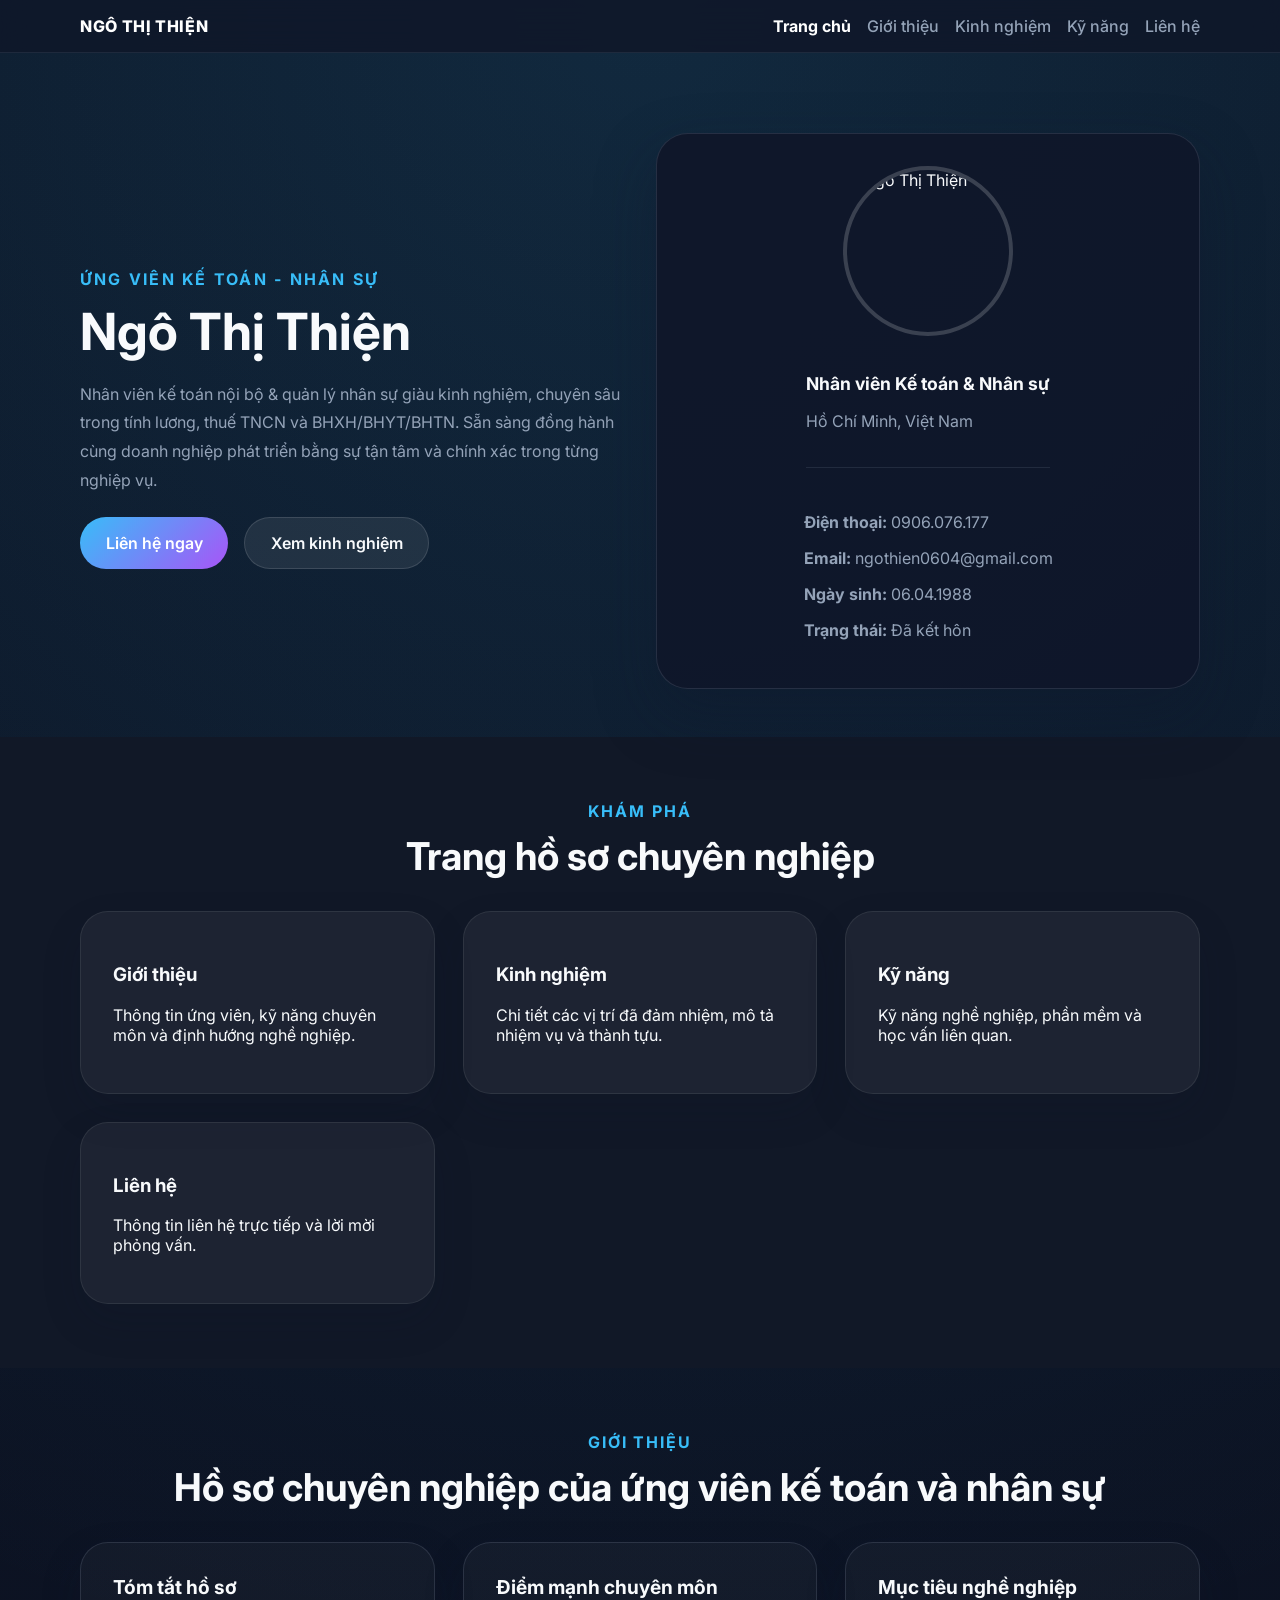
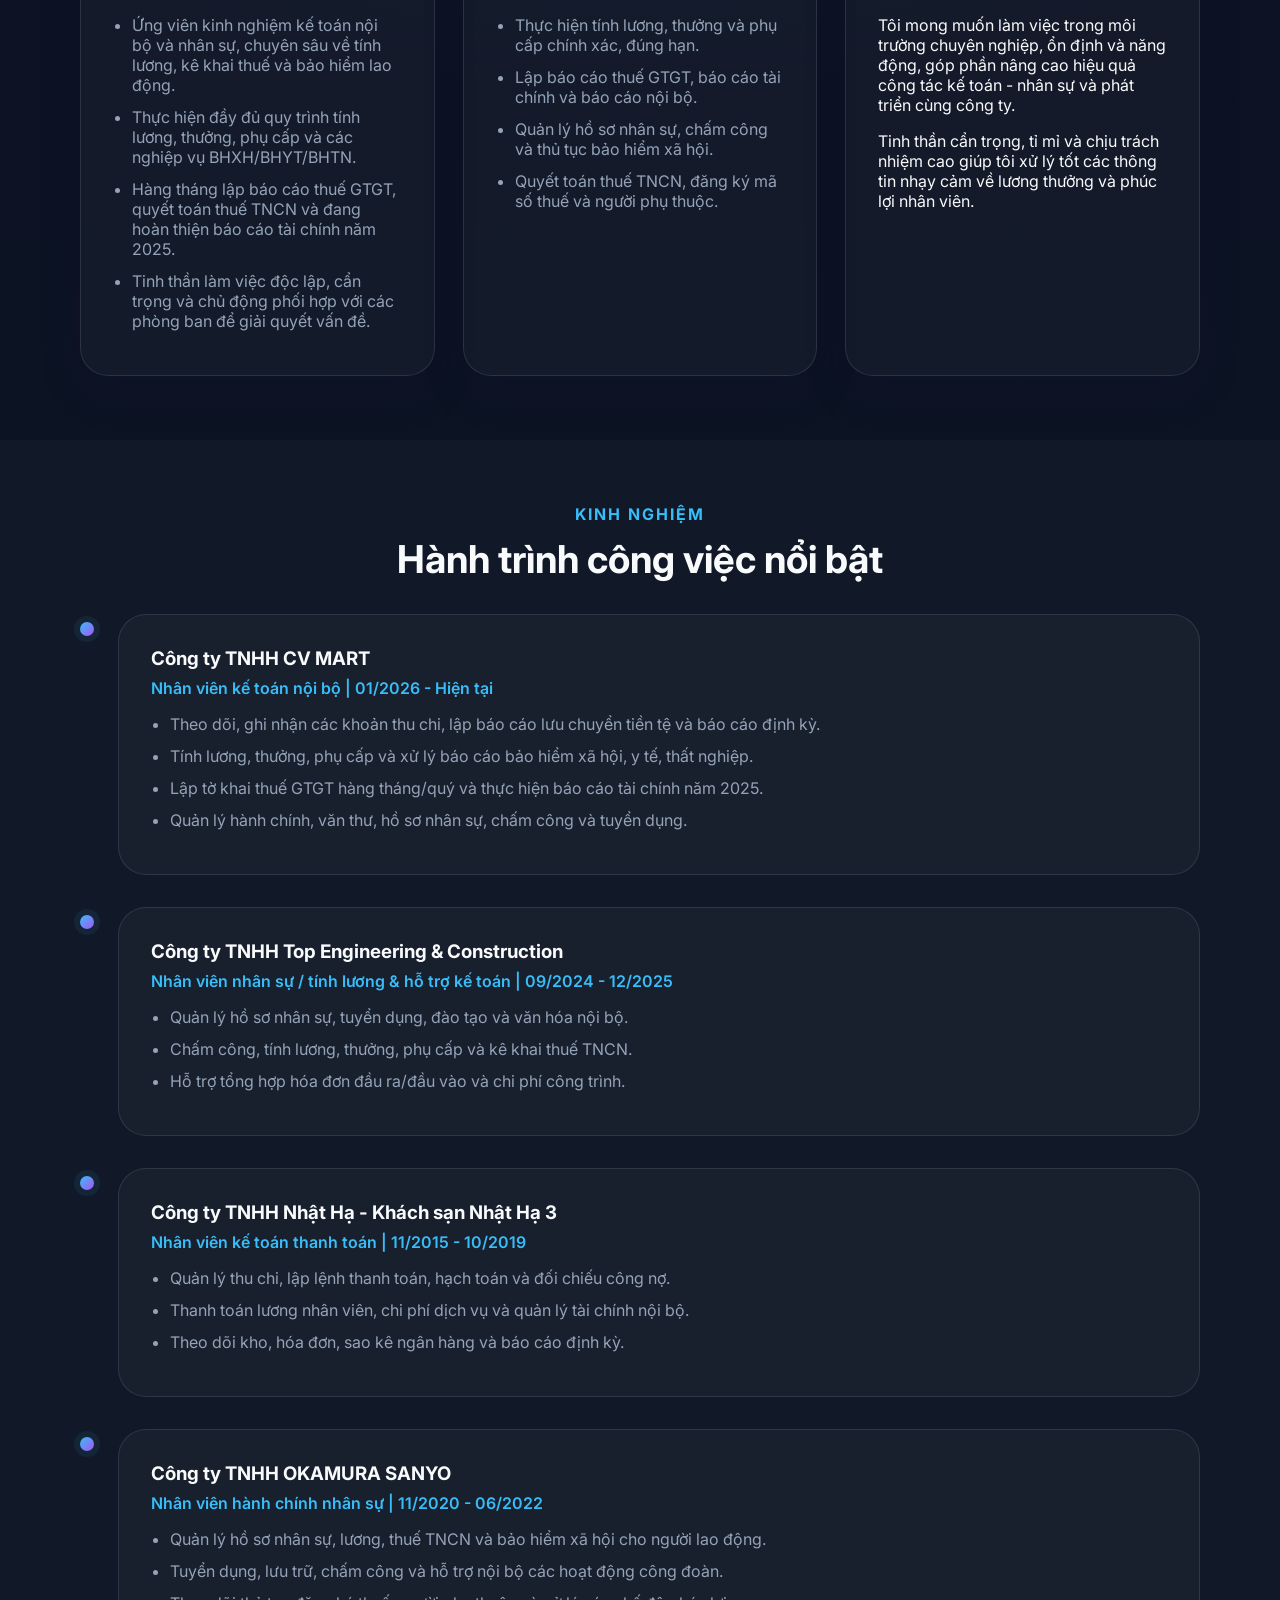
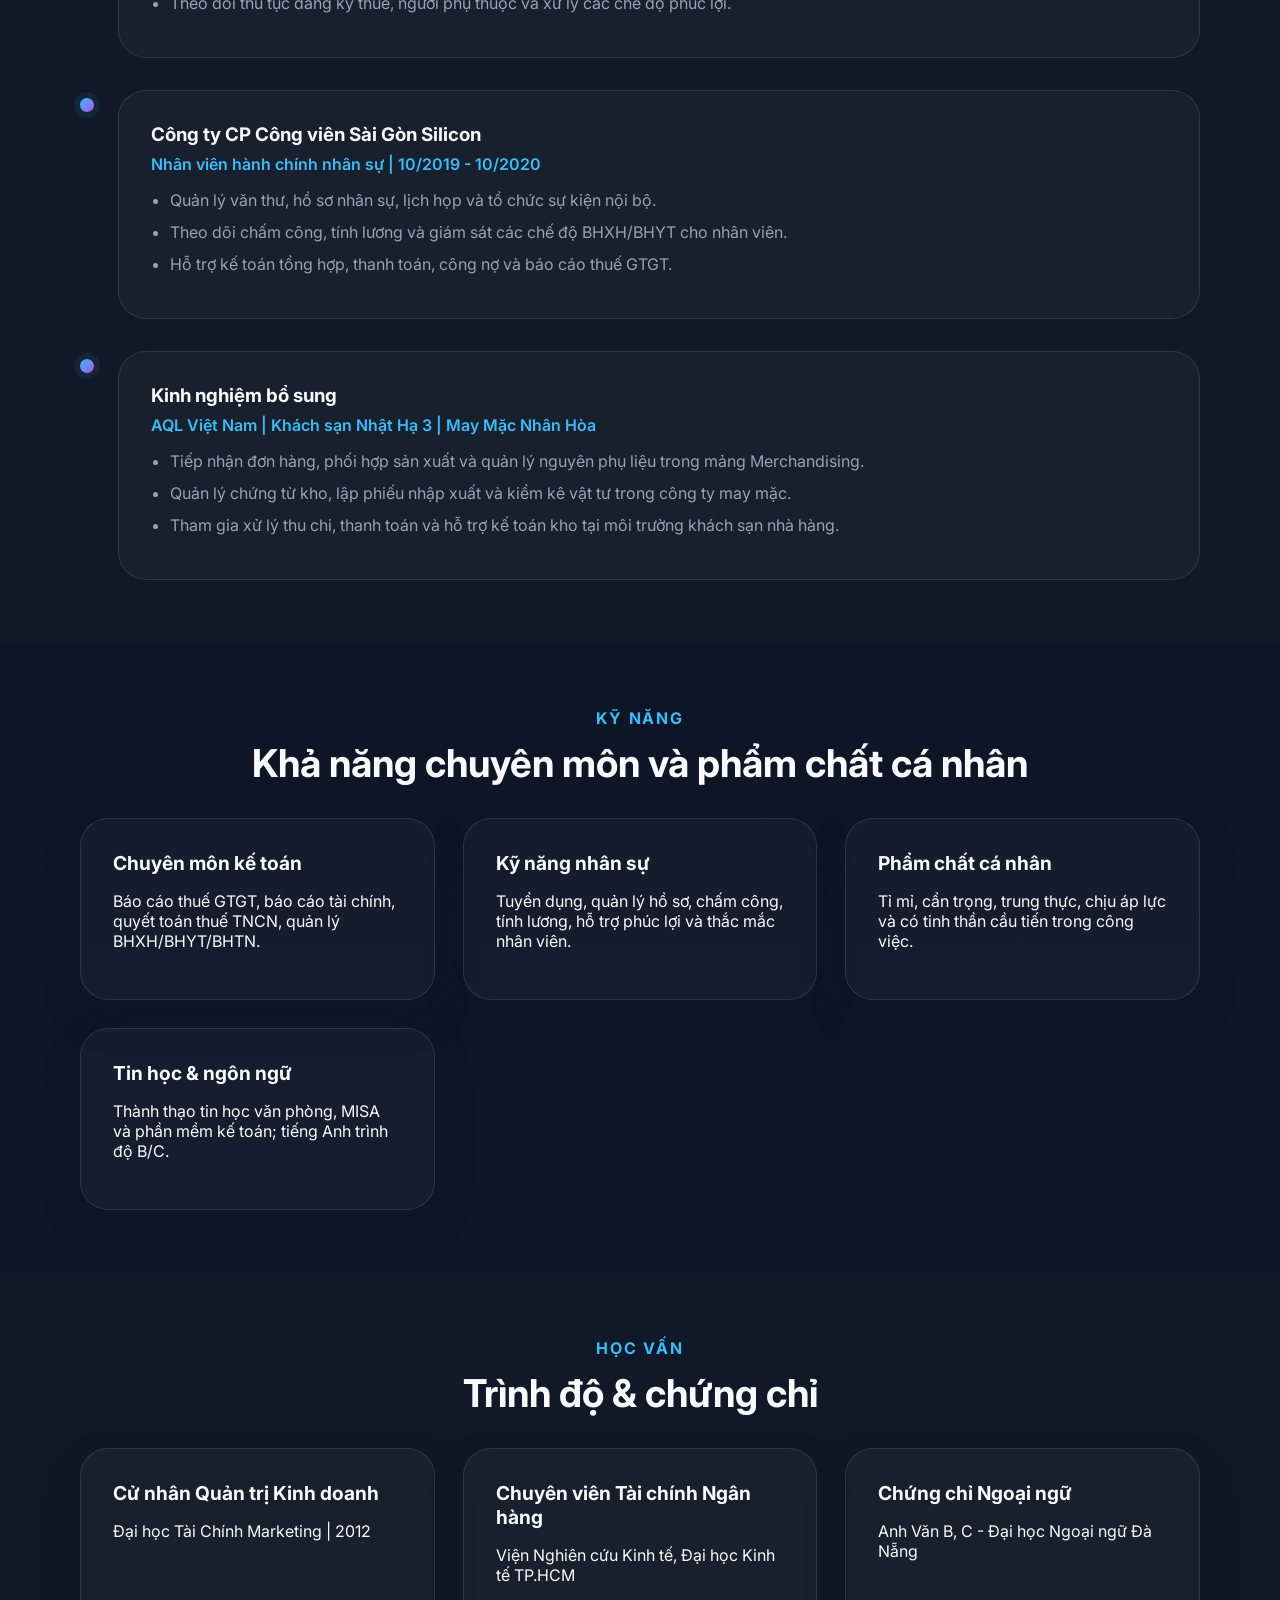
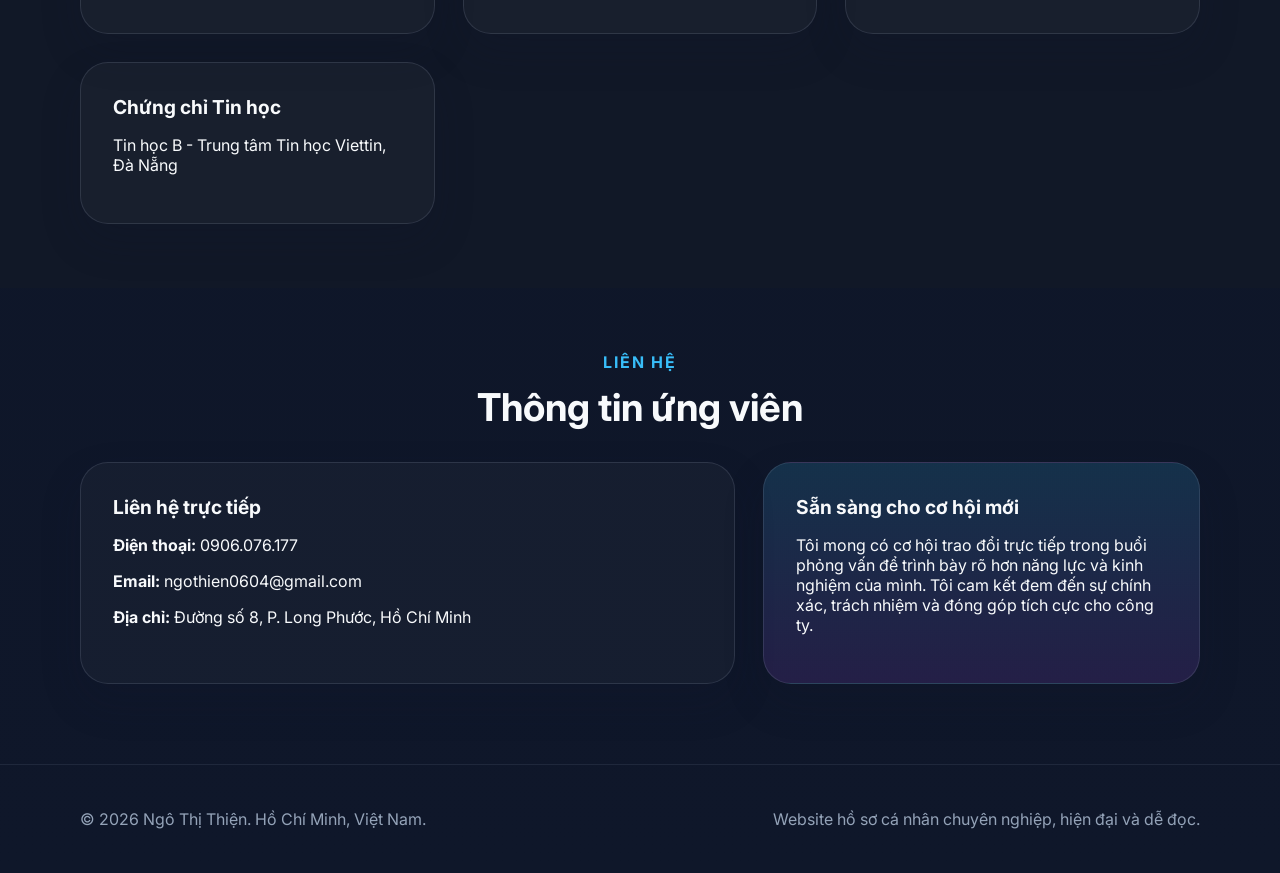
==== index.html @ e3004208 "Add multi-page professional portfolio website for Ngô Thị Thiện" ====
<!DOCTYPE html>
<html lang="vi">
<head>
  <meta charset="UTF-8" />
  <meta name="viewport" content="width=device-width, initial-scale=1.0" />
  <title>Ngô Thị Thiện | Nhân viên Kế toán & Nhân sự</title>
  <link rel="stylesheet" href="styles.css" />
  <link rel="preconnect" href="https://fonts.googleapis.com" />
  <link rel="preconnect" href="https://fonts.gstatic.com" crossorigin />
  <link href="https://fonts.googleapis.com/css2?family=Inter:wght@400;500;600;700;800&display=swap" rel="stylesheet" />
</head>
<body>
  <header class="site-header">
    <div class="container header-inner">
      <a class="brand" href="index.html">NGÔ THỊ THIỆN</a>
      <nav class="nav-links">
        <a class="active" href="index.html">Trang chủ</a>
        <a href="about.html">Giới thiệu</a>
        <a href="experience.html">Kinh nghiệm</a>
        <a href="skills.html">Kỹ năng</a>
        <a href="contact.html">Liên hệ</a>
      </nav>
    </div>
  </header>

  <main>
    <section id="home" class="hero-section">
      <div class="container hero-grid">
        <div class="hero-copy">
          <p class="eyebrow">Ứng viên Kế toán - Nhân sự</p>
          <h1>Ngô Thị Thiện</h1>
          <p class="hero-text">Nhân viên kế toán nội bộ & quản lý nhân sự giàu kinh nghiệm, chuyên sâu trong tính lương, thuế TNCN và BHXH/BHYT/BHTN. Sẵn sàng đồng hành cùng doanh nghiệp phát triển bằng sự tận tâm và chính xác trong từng nghiệp vụ.</p>
          <div class="hero-actions">
            <a class="button button-primary" href="#contact">Liên hệ ngay</a>
            <a class="button button-secondary" href="#experience">Xem kinh nghiệm</a>
          </div>
        </div>
        <div class="hero-card hero-card-compact">
          <img class="hero-avatar-photo" src="https://res.cloudinary.com/diiv0wyzv/image/upload/v1775815009/c0286662-d8fa-4786-b968-2548c38611c0_u4yqlq.jpg" alt="Ngô Thị Thiện" />
          <div class="card-header">
            <p class="role">Nhân viên Kế toán & Nhân sự</p>
            <p class="location">Hồ Chí Minh, Việt Nam</p>
          </div>
          <div class="card-body">
            <div class="contact-item"><strong>Điện thoại:</strong> 0906.076.177</div>
            <div class="contact-item"><strong>Email:</strong> ngothien0604@gmail.com</div>
            <div class="contact-item"><strong>Ngày sinh:</strong> 06.04.1988</div>
            <div class="contact-item"><strong>Trạng thái:</strong> Đã kết hôn</div>
          </div>
        </div>
      </div>
    </section>

    <section class="section-dark page-links">
      <div class="container section-header light">
        <span>Khám phá</span>
        <h2>Trang hồ sơ chuyên nghiệp</h2>
      </div>
      <div class="container card-grid">
        <a class="section-card link-card" href="about.html">
          <h3>Giới thiệu</h3>
          <p>Thông tin ứng viên, kỹ năng chuyên môn và định hướng nghề nghiệp.</p>
        </a>
        <a class="section-card link-card" href="experience.html">
          <h3>Kinh nghiệm</h3>
          <p>Chi tiết các vị trí đã đảm nhiệm, mô tả nhiệm vụ và thành tựu.</p>
        </a>
        <a class="section-card link-card" href="skills.html">
          <h3>Kỹ năng</h3>
          <p>Kỹ năng nghề nghiệp, phần mềm và học vấn liên quan.</p>
        </a>
        <a class="section-card link-card" href="contact.html">
          <h3>Liên hệ</h3>
          <p>Thông tin liên hệ trực tiếp và lời mời phỏng vấn.</p>
        </a>
      </div>
    </section>

    <section id="about" class="section-light">
      <div class="container section-header">
        <span>Giới thiệu</span>
        <h2>Hồ sơ chuyên nghiệp của ứng viên kế toán và nhân sự</h2>
      </div>
      <div class="container about-grid">
        <div class="about-card">
          <h3>Tóm tắt hồ sơ</h3>
          <ul>
            <li>Ứng viên kinh nghiệm kế toán nội bộ và nhân sự, chuyên sâu về tính lương, kê khai thuế và bảo hiểm lao động.</li>
            <li>Thực hiện đầy đủ quy trình tính lương, thưởng, phụ cấp và các nghiệp vụ BHXH/BHYT/BHTN.</li>
            <li>Hàng tháng lập báo cáo thuế GTGT, quyết toán thuế TNCN và đang hoàn thiện báo cáo tài chính năm 2025.</li>
            <li>Tinh thần làm việc độc lập, cẩn trọng và chủ động phối hợp với các phòng ban để giải quyết vấn đề.</li>
          </ul>
        </div>
        <div class="about-card">
          <h3>Điểm mạnh chuyên môn</h3>
          <ul>
            <li>Thực hiện tính lương, thưởng và phụ cấp chính xác, đúng hạn.</li>
            <li>Lập báo cáo thuế GTGT, báo cáo tài chính và báo cáo nội bộ.</li>
            <li>Quản lý hồ sơ nhân sự, chấm công và thủ tục bảo hiểm xã hội.</li>
            <li>Quyết toán thuế TNCN, đăng ký mã số thuế và người phụ thuộc.</li>
          </ul>
        </div>
        <div class="about-card">
          <h3>Mục tiêu nghề nghiệp</h3>
          <p>Tôi mong muốn làm việc trong môi trường chuyên nghiệp, ổn định và năng động, góp phần nâng cao hiệu quả công tác kế toán - nhân sự và phát triển cùng công ty.</p>
          <p>Tinh thần cẩn trọng, tỉ mỉ và chịu trách nhiệm cao giúp tôi xử lý tốt các thông tin nhạy cảm về lương thưởng và phúc lợi nhân viên.</p>
        </div>
      </div>
    </section>

    <section id="experience" class="section-dark">
      <div class="container section-header light">
        <span>Kinh nghiệm</span>
        <h2>Hành trình công việc nổi bật</h2>
      </div>
      <div class="container timeline">
        <article class="timeline-item">
          <div class="timeline-marker"></div>
          <div class="timeline-content">
            <h3>Công ty TNHH CV MART</h3>
            <p class="meta">Nhân viên kế toán nội bộ | 01/2026 - Hiện tại</p>
            <ul>
              <li>Theo dõi, ghi nhận các khoản thu chi, lập báo cáo lưu chuyển tiền tệ và báo cáo định kỳ.</li>
              <li>Tính lương, thưởng, phụ cấp và xử lý báo cáo bảo hiểm xã hội, y tế, thất nghiệp.</li>
              <li>Lập tờ khai thuế GTGT hàng tháng/quý và thực hiện báo cáo tài chính năm 2025.</li>
              <li>Quản lý hành chính, văn thư, hồ sơ nhân sự, chấm công và tuyển dụng.</li>
            </ul>
          </div>
        </article>

        <article class="timeline-item">
          <div class="timeline-marker"></div>
          <div class="timeline-content">
            <h3>Công ty TNHH Top Engineering & Construction</h3>
            <p class="meta">Nhân viên nhân sự / tính lương & hỗ trợ kế toán | 09/2024 - 12/2025</p>
            <ul>
              <li>Quản lý hồ sơ nhân sự, tuyển dụng, đào tạo và văn hóa nội bộ.</li>
              <li>Chấm công, tính lương, thưởng, phụ cấp và kê khai thuế TNCN.</li>
              <li>Hỗ trợ tổng hợp hóa đơn đầu ra/đầu vào và chi phí công trình.</li>
            </ul>
          </div>
        </article>

        <article class="timeline-item">
          <div class="timeline-marker"></div>
          <div class="timeline-content">
            <h3>Công ty TNHH Nhật Hạ - Khách sạn Nhật Hạ 3</h3>
            <p class="meta">Nhân viên kế toán thanh toán | 11/2015 - 10/2019</p>
            <ul>
              <li>Quản lý thu chi, lập lệnh thanh toán, hạch toán và đối chiếu công nợ.</li>
              <li>Thanh toán lương nhân viên, chi phí dịch vụ và quản lý tài chính nội bộ.</li>
              <li>Theo dõi kho, hóa đơn, sao kê ngân hàng và báo cáo định kỳ.</li>
            </ul>
          </div>
        </article>

        <article class="timeline-item">
          <div class="timeline-marker"></div>
          <div class="timeline-content">
            <h3>Công ty TNHH OKAMURA SANYO</h3>
            <p class="meta">Nhân viên hành chính nhân sự | 11/2020 - 06/2022</p>
            <ul>
              <li>Quản lý hồ sơ nhân sự, lương, thuế TNCN và bảo hiểm xã hội cho người lao động.</li>
              <li>Tuyển dụng, lưu trữ, chấm công và hỗ trợ nội bộ các hoạt động công đoàn.</li>
              <li>Theo dõi thủ tục đăng ký thuế, người phụ thuộc và xử lý các chế độ phúc lợi.</li>
            </ul>
          </div>
        </article>

        <article class="timeline-item">
          <div class="timeline-marker"></div>
          <div class="timeline-content">
            <h3>Công ty CP Công viên Sài Gòn Silicon</h3>
            <p class="meta">Nhân viên hành chính nhân sự | 10/2019 - 10/2020</p>
            <ul>
              <li>Quản lý văn thư, hồ sơ nhân sự, lịch họp và tổ chức sự kiện nội bộ.</li>
              <li>Theo dõi chấm công, tính lương và giám sát các chế độ BHXH/BHYT cho nhân viên.</li>
              <li>Hỗ trợ kế toán tổng hợp, thanh toán, công nợ và báo cáo thuế GTGT.</li>
            </ul>
          </div>
        </article>

        <article class="timeline-item">
          <div class="timeline-marker"></div>
          <div class="timeline-content">
            <h3>Kinh nghiệm bổ sung</h3>
            <p class="meta">AQL Việt Nam | Khách sạn Nhật Hạ 3 | May Mặc Nhân Hòa</p>
            <ul>
              <li>Tiếp nhận đơn hàng, phối hợp sản xuất và quản lý nguyên phụ liệu trong mảng Merchandising.</li>
              <li>Quản lý chứng từ kho, lập phiếu nhập xuất và kiểm kê vật tư trong công ty may mặc.</li>
              <li>Tham gia xử lý thu chi, thanh toán và hỗ trợ kế toán kho tại môi trường khách sạn nhà hàng.</li>
            </ul>
          </div>
        </article>
      </div>
    </section>

    <section id="skills" class="section-light">
      <div class="container section-header">
        <span>Kỹ năng</span>
        <h2>Khả năng chuyên môn và phẩm chất cá nhân</h2>
      </div>
      <div class="container skills-grid">
        <div class="skill-card">
          <h3>Chuyên môn kế toán</h3>
          <p>Báo cáo thuế GTGT, báo cáo tài chính, quyết toán thuế TNCN, quản lý BHXH/BHYT/BHTN.</p>
        </div>
        <div class="skill-card">
          <h3>Kỹ năng nhân sự</h3>
          <p>Tuyển dụng, quản lý hồ sơ, chấm công, tính lương, hỗ trợ phúc lợi và thắc mắc nhân viên.</p>
        </div>
        <div class="skill-card">
          <h3>Phẩm chất cá nhân</h3>
          <p>Tỉ mỉ, cẩn trọng, trung thực, chịu áp lực và có tinh thần cầu tiến trong công việc.</p>
        </div>
        <div class="skill-card">
          <h3>Tin học & ngôn ngữ</h3>
          <p>Thành thạo tin học văn phòng, MISA và phần mềm kế toán; tiếng Anh trình độ B/C.</p>
        </div>
      </div>
    </section>

    <section id="education" class="section-dark">
      <div class="container section-header light">
        <span>Học vấn</span>
        <h2>Trình độ & chứng chỉ</h2>
      </div>
      <div class="container education-grid">
        <div class="education-card">
          <h3>Cử nhân Quản trị Kinh doanh</h3>
          <p>Đại học Tài Chính Marketing | 2012</p>
        </div>
        <div class="education-card">
          <h3>Chuyên viên Tài chính Ngân hàng</h3>
          <p>Viện Nghiên cứu Kinh tế, Đại học Kinh tế TP.HCM</p>
        </div>
        <div class="education-card">
          <h3>Chứng chỉ Ngoại ngữ</h3>
          <p>Anh Văn B, C - Đại học Ngoại ngữ Đà Nẵng</p>
        </div>
        <div class="education-card">
          <h3>Chứng chỉ Tin học</h3>
          <p>Tin học B - Trung tâm Tin học Viettin, Đà Nẵng</p>
        </div>
      </div>
    </section>

    <section id="contact" class="section-light contact-section">
      <div class="container section-header">
        <span>Liên hệ</span>
        <h2>Thông tin ứng viên</h2>
      </div>
      <div class="container contact-grid">
        <div class="contact-card">
          <h3>Liên hệ trực tiếp</h3>
          <p><strong>Điện thoại:</strong> 0906.076.177</p>
          <p><strong>Email:</strong> ngothien0604@gmail.com</p>
          <p><strong>Địa chỉ:</strong> Đường số 8, P. Long Phước, Hồ Chí Minh</p>
        </div>
        <div class="contact-card highlight-card">
          <h3>Sẵn sàng cho cơ hội mới</h3>
          <p>Tôi mong có cơ hội trao đổi trực tiếp trong buổi phỏng vấn để trình bày rõ hơn năng lực và kinh nghiệm của mình. Tôi cam kết đem đến sự chính xác, trách nhiệm và đóng góp tích cực cho công ty.</p>
        </div>
      </div>
    </section>
  </main>

  <footer class="site-footer">
    <div class="container footer-inner">
      <p>© 2026 Ngô Thị Thiện. Hồ Chí Minh, Việt Nam.</p>
      <p>Website hồ sơ cá nhân chuyên nghiệp, hiện đại và dễ đọc.</p>
    </div>
  </footer>
</body>
</html>
---- styles.css ----
:root {
  color-scheme: dark;
  --bg: #0f172a;
  --surface: #111827;
  --surface-soft: #1f2937;
  --surface-bright: #262f48;
  --text: #f8fafc;
  --muted: #94a3b8;
  --primary: #38bdf8;
  --primary-dark: #0ea5e9;
  --accent: #a855f7;
  --border: rgba(148, 163, 184, 0.18);
  --shadow: 0 25px 60px rgba(15, 23, 42, 0.35);
}

* {
  box-sizing: border-box;
}

html {
  scroll-behavior: smooth;
}

body {
  margin: 0;
  font-family: 'Inter', 'Segoe UI', Roboto, sans-serif;
  -webkit-font-smoothing: antialiased;
  -moz-osx-font-smoothing: grayscale;
  background: radial-gradient(circle at top, rgba(56, 189, 248, 0.14), transparent 30%),
              linear-gradient(180deg, #0b1120 0%, #0f172a 100%);
  color: var(--text);
}

.container {
  width: min(1120px, calc(100% - 2rem));
  margin: 0 auto;
}

.site-header {
  position: sticky;
  top: 0;
  z-index: 20;
  backdrop-filter: blur(16px);
  background: rgba(15, 23, 42, 0.88);
  border-bottom: 1px solid rgba(148, 163, 184, 0.12);
}

.header-inner {
  display: flex;
  align-items: center;
  justify-content: space-between;
  gap: 1rem;
  padding: 1rem 0;
}

.brand {
  color: #ffffff;
  font-weight: 800;
  letter-spacing: 0.04em;
  text-decoration: none;
}

.nav-links {
  display: flex;
  flex-wrap: wrap;
  gap: 1rem;
}

.nav-links a {
  color: var(--muted);
  text-decoration: none;
  font-weight: 500;
}

.nav-links a:hover {
  color: var(--text);
}

.nav-links a.active {
  color: #ffffff;
  font-weight: 700;
}

.page-content {
  padding-bottom: 4rem;
}

.page-hero {
  padding: 5rem 0 6rem;
  background-size: cover;
  background-position: center;
  position: relative;
  color: #ffffff;
}

.page-hero::after {
  content: '';
  position: absolute;
  inset: 0;
  background: rgba(5, 11, 23, 0.18);
}

.page-hero .hero-inner,
.hero-section .hero-grid {
  position: relative;
  z-index: 1;
}

.page-hero-about {
  background: linear-gradient(135deg, rgba(56, 189, 248, 0.28), rgba(168, 85, 247, 0.22));
}

.page-hero-experience {
  background: linear-gradient(135deg, rgba(72, 187, 120, 0.3), rgba(16, 185, 129, 0.2));
}

.page-hero-skills {
  background: linear-gradient(135deg, rgba(251, 191, 36, 0.28), rgba(245, 158, 11, 0.18));
}

.page-hero-contact {
  background: linear-gradient(135deg, rgba(236, 72, 153, 0.3), rgba(168, 85, 247, 0.22));
}

.page-hero-experience {
  background: linear-gradient(135deg, rgba(72, 187, 120, 0.3), rgba(16, 185, 129, 0.2));
}

.page-hero-skills {
  background: linear-gradient(135deg, rgba(251, 191, 36, 0.28), rgba(245, 158, 11, 0.18));
}

.page-hero-contact {
  background: linear-gradient(135deg, rgba(236, 72, 153, 0.3), rgba(168, 85, 247, 0.22));
}

.hero-section {
  padding: 5rem 0 3rem;
}

.hero-grid {
  display: grid;
  gap: 2rem;
  align-items: center;
  grid-template-columns: repeat(2, minmax(0, 1fr));
}

.hero-avatar-card,
.hero-card-compact {
  display: flex;
  flex-direction: column;
  align-items: center;
  justify-content: flex-start;
  gap: 1.2rem;
  background: rgba(15, 23, 42, 0.95);
  border: 1px solid rgba(148, 163, 184, 0.12);
  border-radius: 32px;
  padding: 1.8rem;
  box-shadow: 0 20px 40px rgba(0, 0, 0, 0.2);
}

.hero-avatar-card .hero-avatar-photo,
.hero-card-compact .hero-avatar-photo {
  width: 170px;
  height: 170px;
  border-radius: 50%;
  object-fit: cover;
  border: 4px solid rgba(255, 255, 255, 0.18);
}

.avatar-name {
  margin: 0;
  font-size: 1.2rem;
  font-weight: 700;
  letter-spacing: 0.03em;
  text-transform: uppercase;
}

.avatar-role {
  margin: 0;
  color: var(--muted);
  text-align: center;
  line-height: 1.7;
}

.hero-avatar-card {
  padding: 2rem;
}

.eyebrow {
  color: var(--primary);
  font-weight: 700;
  letter-spacing: 0.14em;
  text-transform: uppercase;
  margin-bottom: 1rem;
}

.hero-copy h1 {
  margin: 0;
  font-size: clamp(2.5rem, 4vw, 4rem);
  line-height: 1.02;
}

.hero-text {
  margin: 1.4rem 0;
  max-width: 42rem;
  color: var(--muted);
  line-height: 1.8;
}

.hero-actions {
  display: flex;
  flex-wrap: wrap;
  gap: 1rem;
}

.button {
  display: inline-flex;
  align-items: center;
  justify-content: center;
  padding: 0.95rem 1.6rem;
  border-radius: 999px;
  text-decoration: none;
  font-weight: 600;
  transition: transform 0.2s ease, background-color 0.2s ease;
}

.button:hover {
  transform: translateY(-1px);
}

.button-primary {
  background: linear-gradient(135deg, var(--primary), var(--accent));
  color: #ffffff;
}

.button-secondary {
  background: rgba(255, 255, 255, 0.08);
  color: var(--text);
  border: 1px solid rgba(255, 255, 255, 0.12);
}

.hero-card {
  background: rgba(15, 23, 42, 0.94);
  border: 1px solid var(--border);
  border-radius: 32px;
  box-shadow: var(--shadow);
  padding: 2rem;
}

.card-header {
  border-bottom: 1px solid rgba(148, 163, 184, 0.14);
  padding-bottom: 1.2rem;
  margin-bottom: 1.6rem;
}

.card-header .role {
  font-size: 1.1rem;
  font-weight: 700;
}

.card-header .location {
  margin-top: 0.45rem;
  color: var(--muted);
}

.contact-item {
  margin-bottom: 1rem;
  color: var(--muted);
}

.section-header {
  text-align: center;
  margin-bottom: 2rem;
}

.section-header span {
  display: inline-block;
  color: var(--primary);
  font-weight: 700;
  letter-spacing: 0.12em;
  text-transform: uppercase;
  margin-bottom: 0.75rem;
}

.section-header h2 {
  margin: 0;
  font-size: clamp(1.9rem, 3vw, 2.7rem);
}

.section-light {
  padding: 4rem 0;
}

.section-dark {
  background: var(--surface);
  padding: 4rem 0;
}

.about-grid,
.skills-grid,
.education-grid,
.contact-grid,
.card-grid {
  display: grid;
  gap: 1.75rem;
  grid-template-columns: repeat(auto-fit, minmax(280px, 1fr));
}

.about-grid {
  grid-template-columns: repeat(auto-fit, minmax(280px, 1fr));
}

.section-card {
  background: rgba(255, 255, 255, 0.05);
  border: 1px solid rgba(255, 255, 255, 0.08);
  border-radius: 28px;
  padding: 2rem;
  box-shadow: 0 18px 40px rgba(15, 23, 42, 0.14);
  transition: transform 0.25s ease, border-color 0.25s ease, background-color 0.25s ease;
}

.section-card:hover {
  transform: translateY(-5px);
  background: rgba(255, 255, 255, 0.1);
  border-color: rgba(255, 255, 255, 0.18);
}

.link-card {
  display: block;
  color: inherit;
  text-decoration: none;
}

.contact-card-large {
  padding: 2.4rem;
}

.section-dark.page-links {
  padding: 4rem 0;
}

.about-card,
.skill-card,
.education-card,
.contact-card {
  background: rgba(255, 255, 255, 0.03);
  border: 1px solid var(--border);
  border-radius: 28px;
  padding: 2rem;
  box-shadow: 0 18px 40px rgba(15, 23, 42, 0.18);
}

.about-card h3,
.skill-card h3,
.education-card h3,
.contact-card h3 {
  margin-top: 0;
  margin-bottom: 1rem;
  font-size: 1.2rem;
}

.about-card ul,
.timeline-content ul {
  padding-left: 1.2rem;
  margin: 0;
  color: var(--muted);
}

.about-card li,
.timeline-content li {
  margin-bottom: 0.75rem;
}

.timeline {
  display: grid;
  gap: 2rem;
}

.timeline-item {
  display: grid;
  grid-template-columns: auto 1fr;
  gap: 1.5rem;
  align-items: start;
}

.timeline-marker {
  width: 14px;
  height: 14px;
  margin-top: 0.5rem;
  border-radius: 50%;
  background: linear-gradient(135deg, var(--primary), var(--accent));
  box-shadow: 0 0 0 6px rgba(56, 189, 248, 0.08);
}

.timeline-content {
  background: rgba(255, 255, 255, 0.03);
  border: 1px solid var(--border);
  border-radius: 28px;
  padding: 2rem;
}

.timeline-content h3 {
  margin: 0 0 0.5rem;
}

.meta {
  margin: 0 0 1rem;
  color: var(--primary);
  font-weight: 600;
}

.contact-section {
  padding-bottom: 5rem;
}

.contact-grid {
  grid-template-columns: 1.2fr 0.8fr;
}

.highlight-card {
  background: linear-gradient(180deg, rgba(56, 189, 248, 0.16), rgba(168, 85, 247, 0.14));
}

.site-footer {
  border-top: 1px solid rgba(148, 163, 184, 0.12);
  padding: 1.75rem 0;
}

.footer-inner {
  display: flex;
  flex-wrap: wrap;
  gap: 1rem;
  justify-content: space-between;
  color: var(--muted);
}

@media (max-width: 880px) {
  .hero-grid,
  .about-grid,
  .contact-grid {
    grid-template-columns: 1fr;
  }

  .header-inner {
    flex-direction: column;
    align-items: flex-start;
  }

  .nav-links {
    padding-top: 0.5rem;
  }
}

@media (max-width: 620px) {
  .hero-copy h1 {
    font-size: 2.4rem;
  }

  .container {
    width: calc(100% - 1.5rem);
  }
}
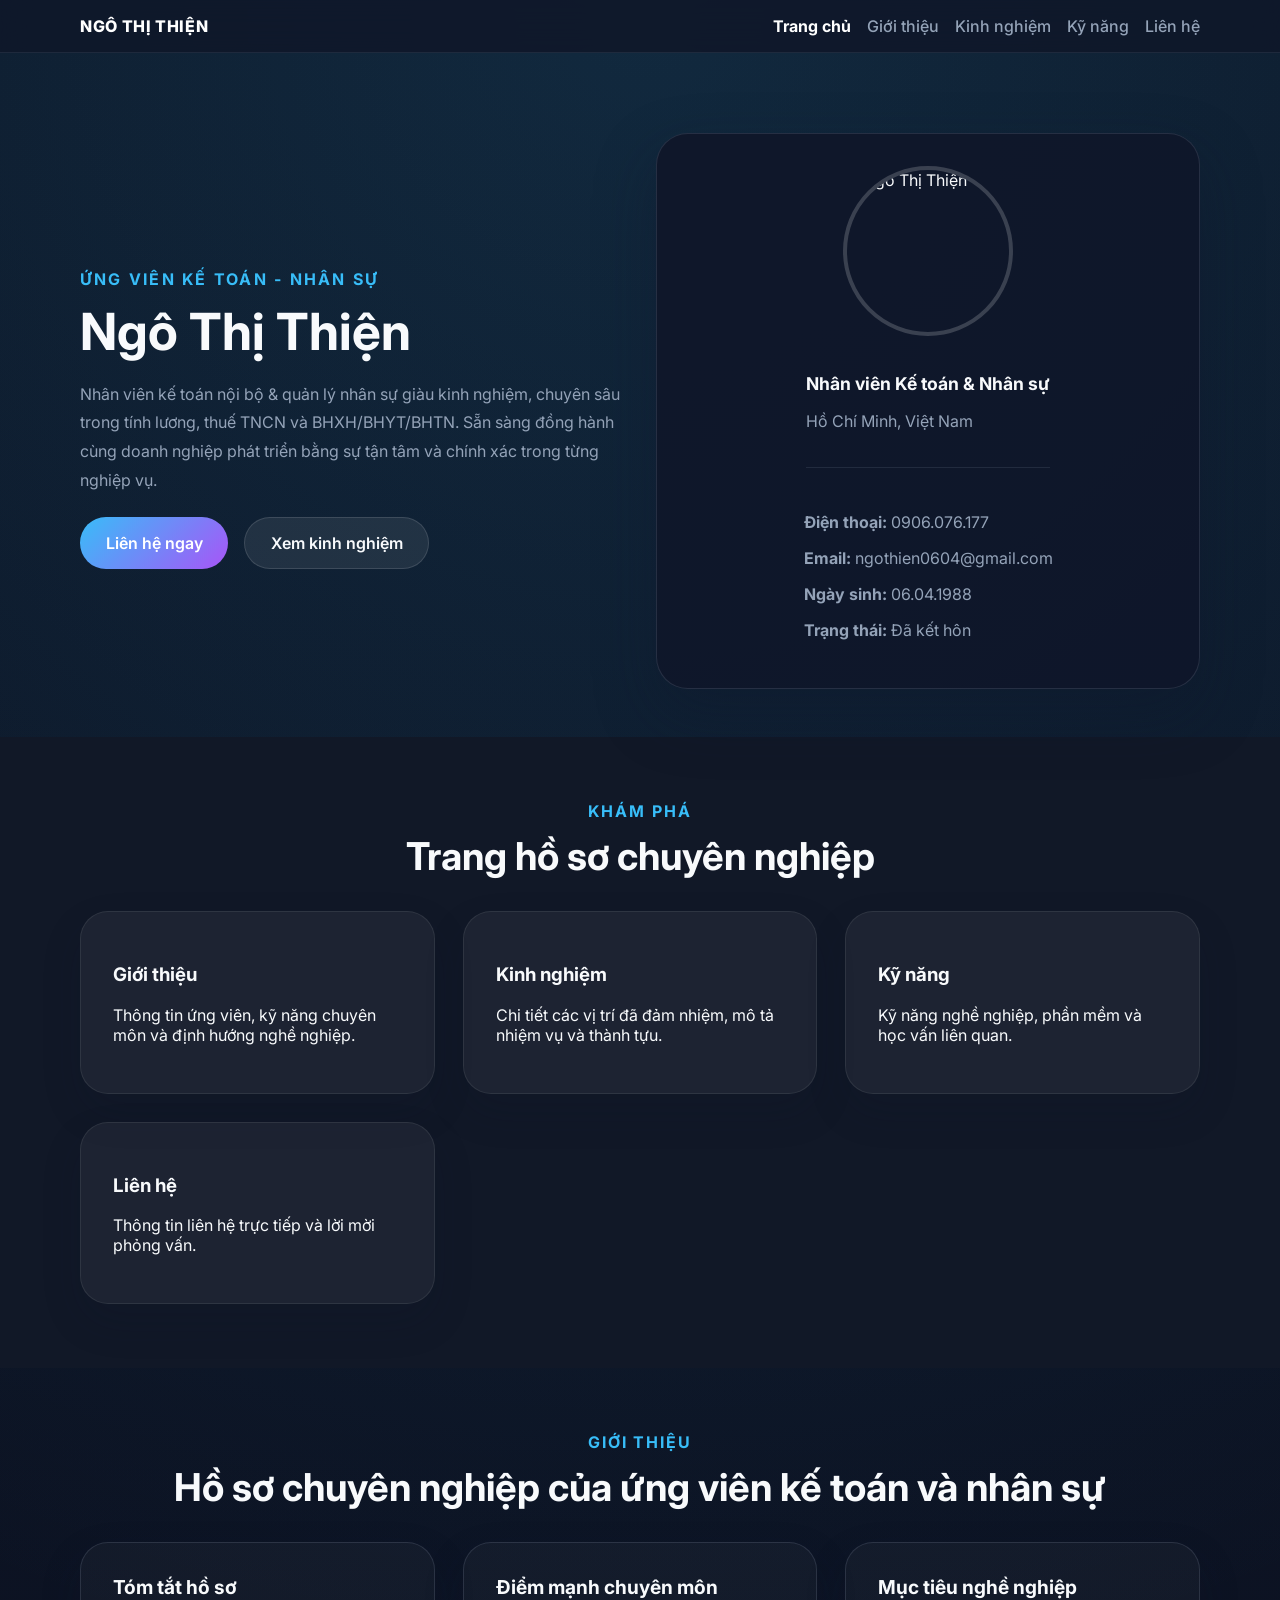
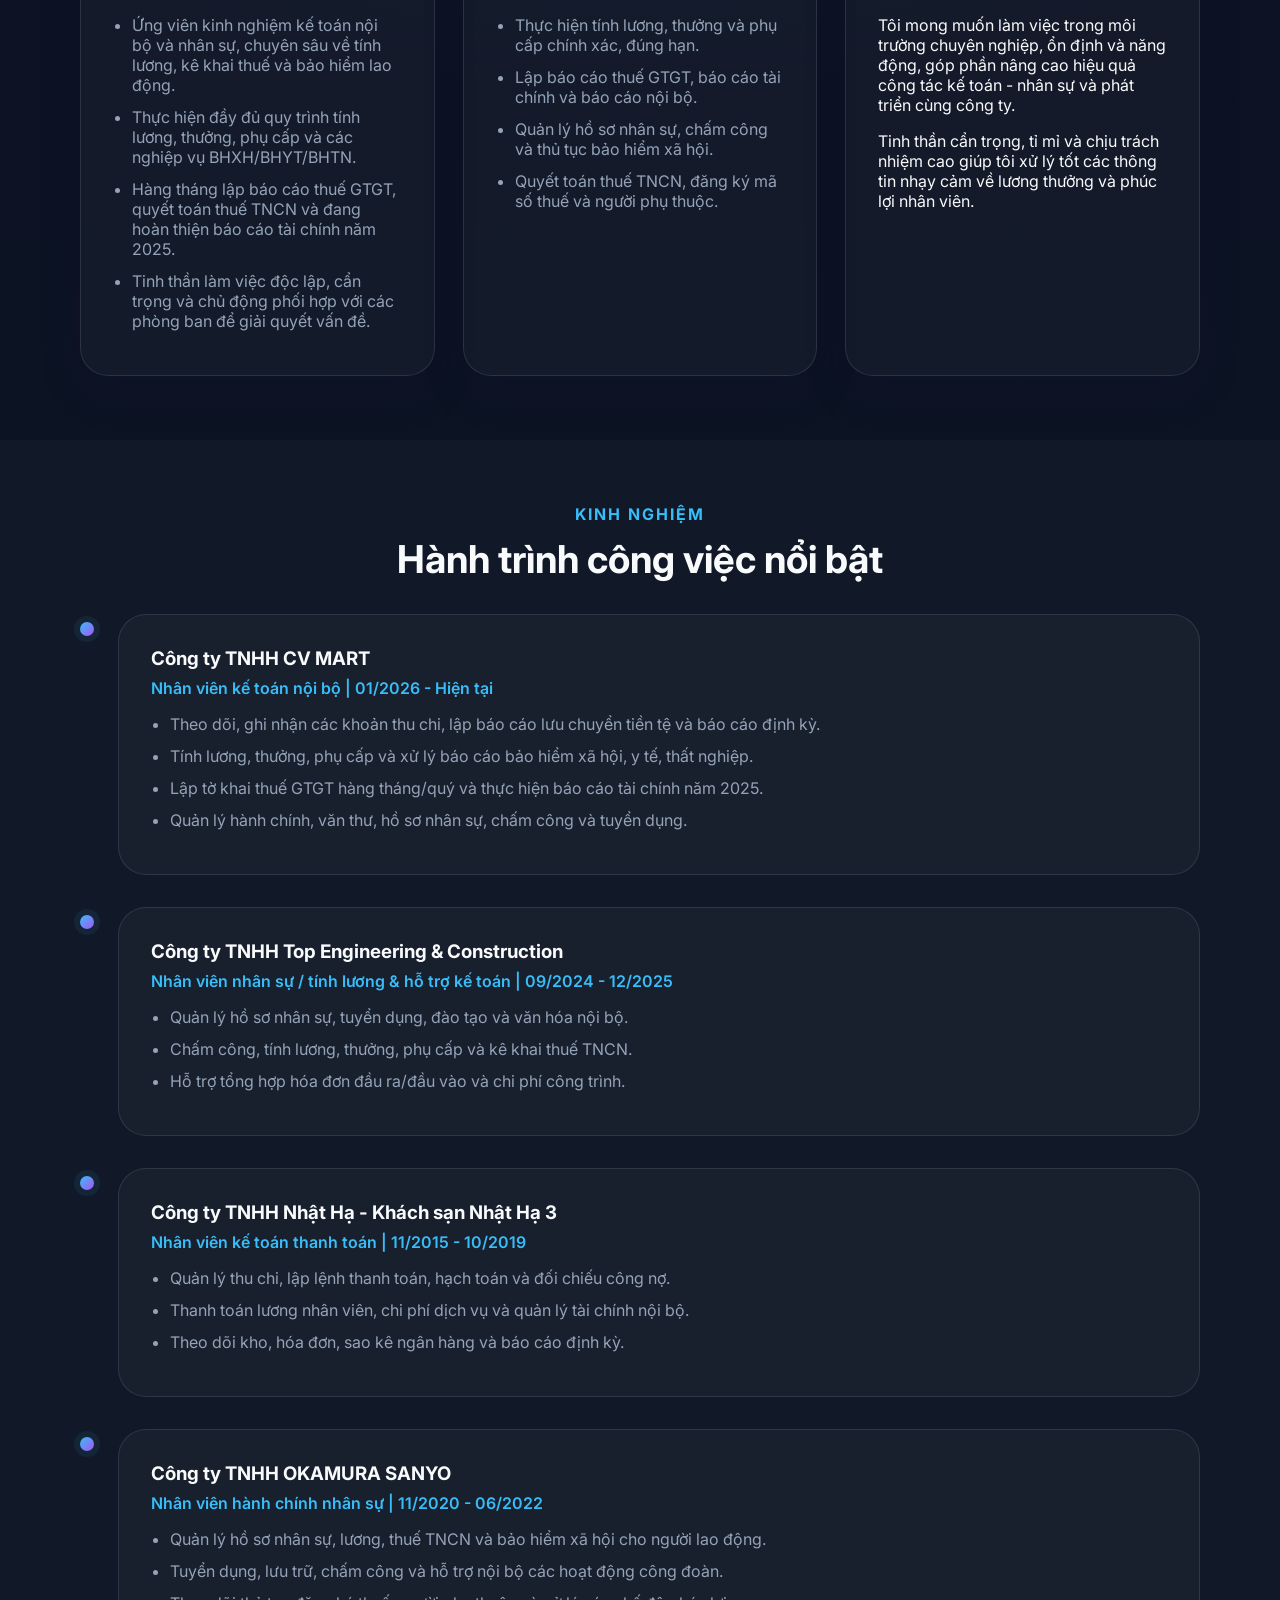
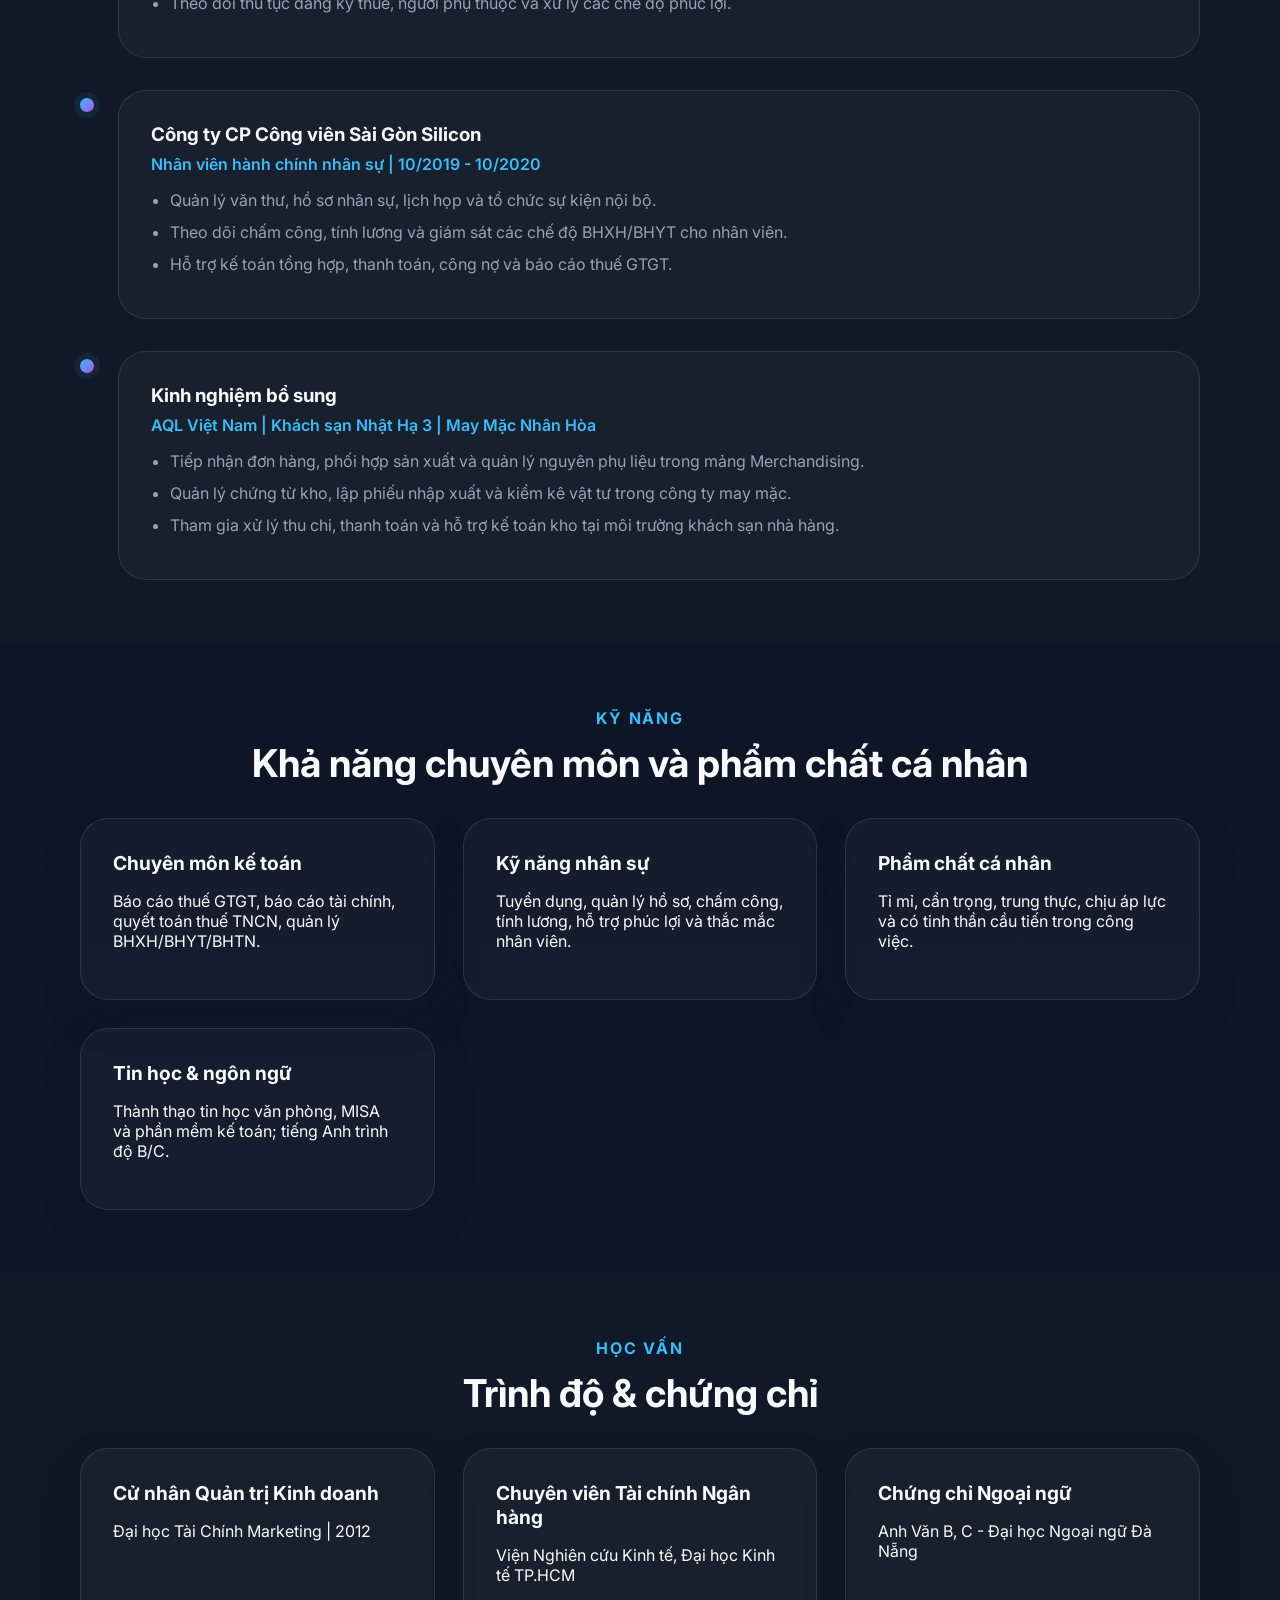
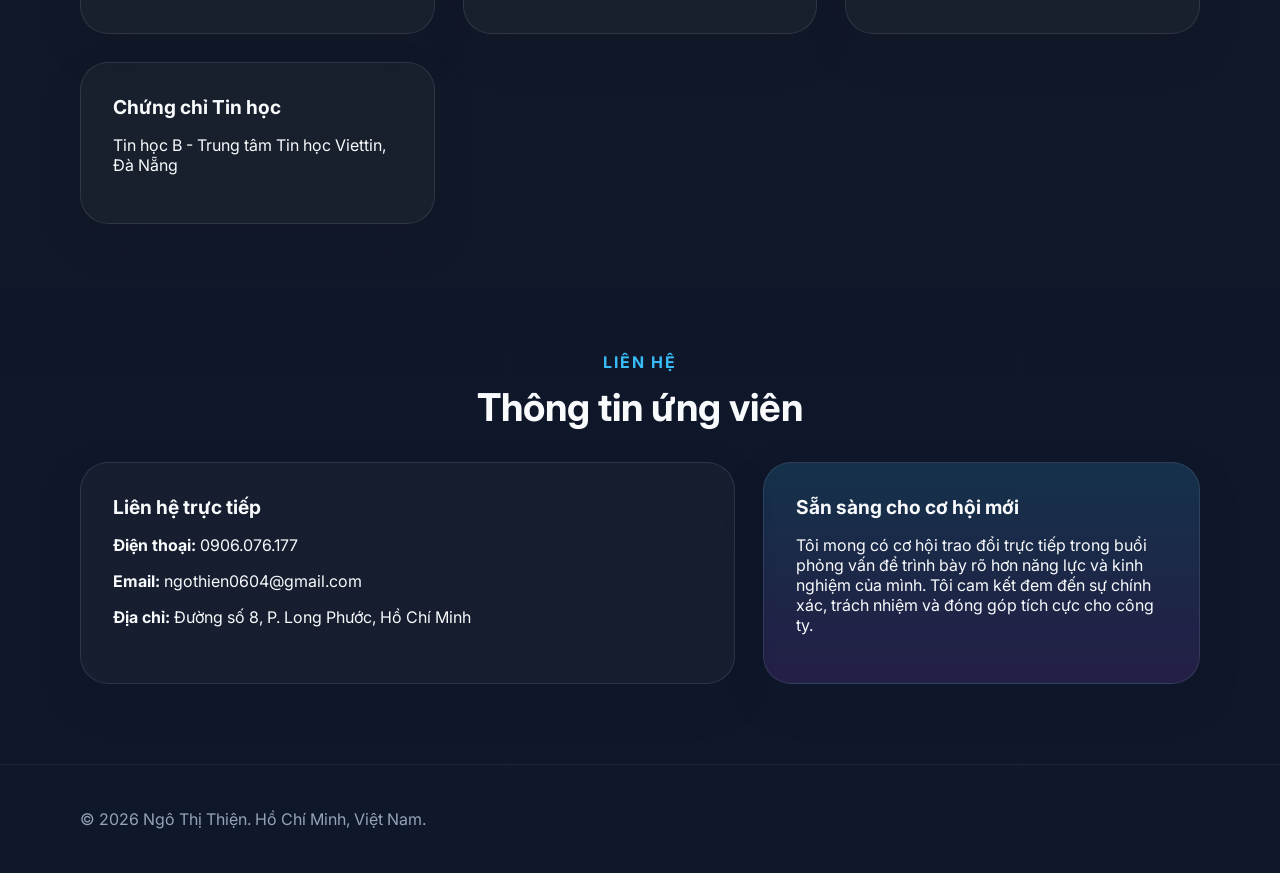
==== commit 9886401e: "Update portfolio pages" ====
--- a/index.html
+++ b/index.html
@@ -268,7 +268,6 @@
   <footer class="site-footer">
     <div class="container footer-inner">
       <p>© 2026 Ngô Thị Thiện. Hồ Chí Minh, Việt Nam.</p>
-      <p>Website hồ sơ cá nhân chuyên nghiệp, hiện đại và dễ đọc.</p>
     </div>
   </footer>
 </body>
